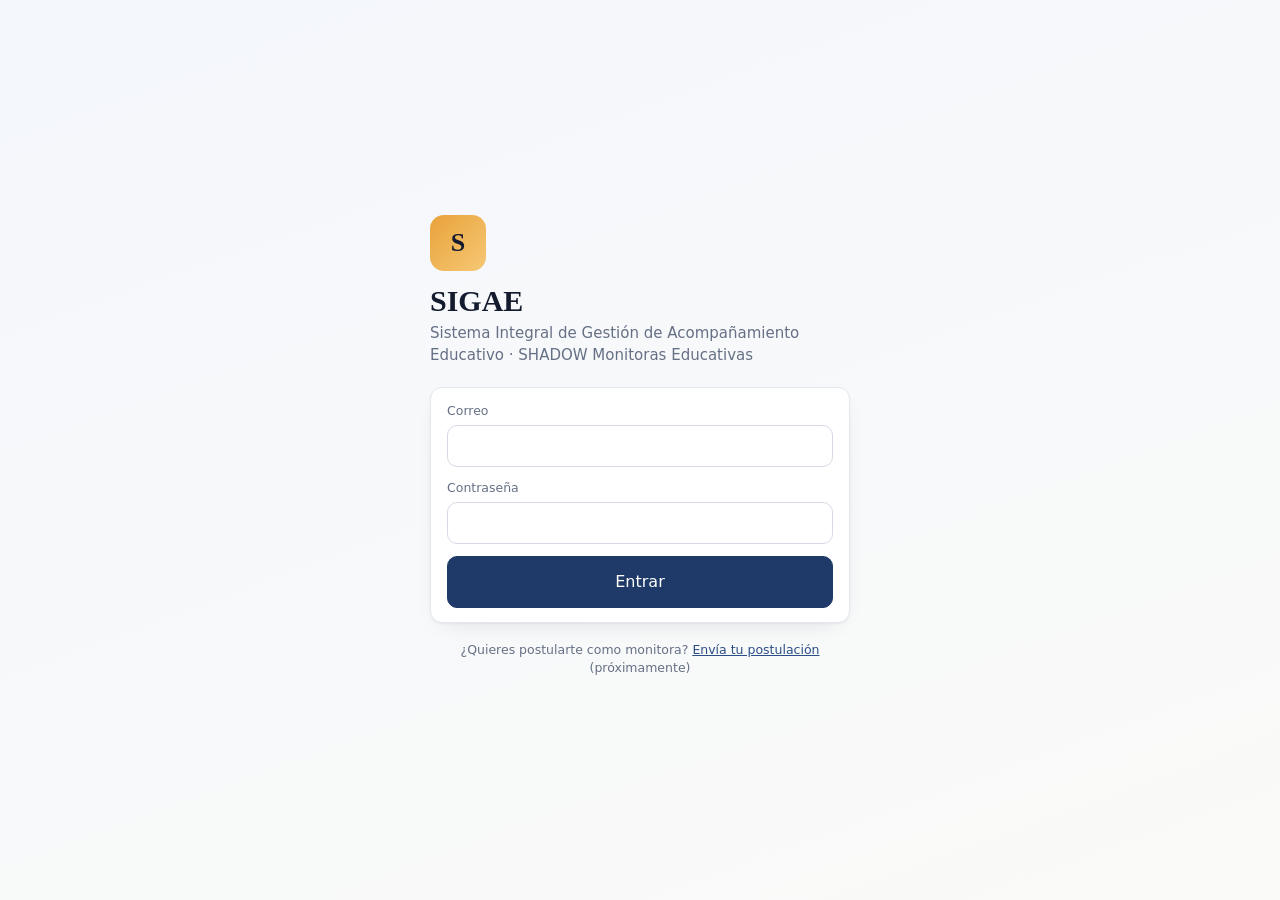
==== web/direccion.html @ 0a9bf21d "Pasos A y B: núcleo, bitácora diaria en celular, portal de familia y panel de Dirección con base fal" ====
<!DOCTYPE html>
<html lang="es-MX">
<head>
<meta charset="utf-8">
<meta name="viewport" content="width=device-width, initial-scale=1, viewport-fit=cover">
<title>SIGAE · Dirección</title>
<link rel="preconnect" href="https://fonts.googleapis.com">
<link href="https://fonts.googleapis.com/css2?family=Inter:wght@400;500;600;700&family=Fraunces:opsz,wght@9..144,500;9..144,600&display=swap" rel="stylesheet">
<link rel="stylesheet" href="assets/css/sigae.css">
</head>
<body>
<div class="dir">
  <nav class="tabs" id="tabs"></nav>
  <main class="pagina ancha" id="vista"><div class="vacio">Cargando…</div></main>
</div>
<script type="module" src="assets/js/direccion.js"></script>
</body>
</html>
---- web/assets/css/sigae.css ----
/* SIGAE — estilos comunes. Mobile first. Paleta provisional (pendiente identidad de SHADOW). */
:root{
  --ink:#141B2E; --navy:#1F3A68; --navy-2:#2B4E86; --sky:#E9EFF9; --sky-2:#F4F7FC;
  --amber:#E9A23B; --amber-2:#FBF1DF; --green:#2E8B57; --green-2:#E3F3EA; --red:#C84B3A; --red-2:#FBE6E2; --purple:#6B4FBB; --purple-2:#EFEAFB;
  --paper:#FAFAF8; --card:#fff; --text:#1D2233; --muted:#667085; --line:#E4E7EE; --line-2:#D5DAE5;
  --font:"Inter",system-ui,-apple-system,"Segoe UI",Roboto,sans-serif; --serif:"Fraunces",Georgia,serif;
  --r:12px; --sh:0 1px 2px rgba(20,27,46,.05),0 8px 24px -14px rgba(20,27,46,.18);
}
*{box-sizing:border-box} html{-webkit-text-size-adjust:100%}
body{margin:0;font-family:var(--font);font-size:15px;line-height:1.45;color:var(--text);background:var(--paper);min-height:100vh}
a{color:var(--navy-2)} button{font-family:inherit} h1,h2,h3,h4{margin:0;line-height:1.2} p{margin:0 0 8px}
.oculto{display:none!important}
.muted{color:var(--muted)} .small{font-size:12.5px} .mono{font-variant-numeric:tabular-nums} .b{font-weight:600}
.row{display:flex;align-items:center;gap:10px;flex-wrap:wrap} .col{display:flex;flex-direction:column;gap:8px} .sp{flex:1}
.grid{display:grid;gap:12px} .g2{grid-template-columns:1fr 1fr} .g3{grid-template-columns:repeat(3,1fr)} .g4{grid-template-columns:repeat(4,1fr)} .g-21{grid-template-columns:2fr 1fr}
@media (max-width:760px){.g2,.g3,.g4,.g-21{grid-template-columns:1fr}}

/* ---------- marco de la app ---------- */
.topbar{position:sticky;top:0;z-index:20;background:var(--ink);color:#fff;display:flex;align-items:center;gap:12px;padding:10px 16px;min-height:56px}
.topbar .logo{width:32px;height:32px;border-radius:8px;background:linear-gradient(135deg,var(--amber),#F6C875);display:grid;place-items:center;color:var(--ink);font-family:var(--serif);font-weight:600;font-size:16px;flex:none}
.topbar .marca b{display:block;font-size:14px;line-height:1.1} .topbar .marca small{color:#AEB7CC;font-size:11px}
.topbar .quien{margin-left:auto;text-align:right;font-size:12px;color:#D6DCEA;line-height:1.2} .topbar .quien b{display:block;font-size:13px;color:#fff}
.topbar .salir{all:unset;cursor:pointer;color:#AEB7CC;font-size:12px;text-decoration:underline;margin-left:10px}
.aviso-demo{background:var(--amber-2);color:#7A4E0B;border-bottom:1px solid #F3D9A4;font-size:12px;padding:6px 16px;text-align:center}
.aviso-demo button{all:unset;cursor:pointer;text-decoration:underline;margin-left:8px}
.pagina{max-width:1180px;margin:0 auto;padding:16px 16px 96px}
.pagina.ancha{max-width:1320px}
.titulo{font-family:var(--serif);font-weight:600;font-size:24px;color:var(--ink);margin:4px 0 2px} .subtitulo{color:var(--muted);font-size:13.5px;margin-bottom:14px}

/* tabs (móvil abajo, escritorio arriba) */
.tabs{position:fixed;bottom:0;left:0;right:0;z-index:20;background:#fff;border-top:1px solid var(--line);display:flex;justify-content:space-around;padding:6px 4px calc(6px + env(safe-area-inset-bottom))}
.tabs button{all:unset;cursor:pointer;flex:1;display:flex;flex-direction:column;align-items:center;gap:2px;font-size:10.5px;color:var(--muted);padding:4px 2px;border-radius:8px;text-align:center}
.tabs button .ic{font-size:19px;line-height:1} .tabs button.on{color:var(--navy);font-weight:600} .tabs button.off{opacity:.45}
.tabs button .pt{position:relative} .tabs button .pt::after{content:attr(data-n);position:absolute;top:-6px;right:-12px;background:var(--amber);color:var(--ink);font-size:9.5px;font-weight:700;padding:0 5px;border-radius:99px}
@media (min-width:761px){
  .tabs{position:sticky;top:56px;bottom:auto;border-top:0;border-bottom:1px solid var(--line);justify-content:flex-start;gap:4px;padding:0 16px}
  .tabs button{flex:none;flex-direction:row;gap:8px;font-size:13.5px;padding:12px 14px;border-radius:0;border-bottom:2px solid transparent} .tabs button .ic{font-size:16px} .tabs button.on{border-bottom-color:var(--navy)}
  .con-demo .tabs{top:84px}
  .pagina{padding-bottom:40px}
}

/* ---------- tarjetas ---------- */
.card{background:var(--card);border:1px solid var(--line);border-radius:var(--r);box-shadow:var(--sh)}
.card .hd{display:flex;align-items:center;gap:10px;padding:12px 16px;border-bottom:1px solid var(--line);flex-wrap:wrap} .card .hd h3{font-size:14.5px;font-weight:600}
.card .bd{padding:14px 16px} .card .bd.sin{padding:0}
.card.destacada{border-color:var(--navy);background:linear-gradient(135deg,var(--navy),var(--ink));color:#fff}
.card.destacada .muted{color:#C9D2E6}
.kpi{padding:12px 14px} .kpi .l{font-size:12px;color:var(--muted);font-weight:500} .kpi .v{font-family:var(--serif);font-size:28px;font-weight:600;color:var(--ink);line-height:1.1;margin-top:2px} .kpi .d{font-size:12px;color:var(--muted);margin-top:2px}
.kpi .d.bien{color:var(--green)} .kpi .d.mal{color:var(--red)}
.lista{list-style:none;margin:0;padding:0} .lista li{display:flex;gap:12px;align-items:center;padding:11px 16px;border-bottom:1px solid var(--line)} .lista li:last-child{border-bottom:0}
.lista li.click{cursor:pointer} .lista li.click:hover{background:var(--sky-2)} .lista .tx{flex:1;min-width:0} .lista .tx b{display:block;font-size:14px} .lista .tx .m{font-size:12.5px;color:var(--muted)}
.ava{width:40px;height:40px;border-radius:50%;background:var(--sky);color:var(--navy);display:grid;place-items:center;font-weight:700;font-size:14px;flex:none}
.ava.g{width:56px;height:56px;font-size:18px}
.vacio{padding:24px;text-align:center;color:var(--muted);font-size:13.5px}

/* ---------- botones y etiquetas ---------- */
.btn{display:inline-flex;align-items:center;justify-content:center;gap:6px;border:1px solid var(--line-2);background:#fff;color:var(--text);border-radius:10px;padding:10px 14px;font-size:14px;font-weight:500;cursor:pointer;min-height:42px;white-space:nowrap}
.btn:hover{background:var(--sky-2)} .btn.p{background:var(--navy);border-color:var(--navy);color:#fff} .btn.p:hover{background:var(--navy-2)}
.btn.a{background:var(--amber);border-color:var(--amber);color:var(--ink)} .btn.peligro{color:var(--red);border-color:#F2C2BA}
.btn.s{padding:6px 10px;font-size:12.5px;min-height:32px;border-radius:8px} .btn.g{padding:14px 18px;font-size:16px;min-height:52px;width:100%} .btn.ghost{border-color:transparent;background:transparent;color:var(--navy-2)}
.btn:disabled{opacity:.5;cursor:not-allowed}
.tag{display:inline-block;font-size:11.5px;font-weight:600;padding:2px 8px;border-radius:99px;background:var(--sky);color:var(--navy);white-space:nowrap;vertical-align:middle}
.tag.ok{background:var(--green-2);color:var(--green)} .tag.warn{background:var(--amber-2);color:#9A6412} .tag.bad{background:var(--red-2);color:var(--red)} .tag.gray{background:#EEF0F4;color:var(--muted)} .tag.conf{background:var(--purple-2);color:var(--purple)}
.alerta{display:flex;gap:10px;align-items:flex-start;padding:10px 12px;border-radius:10px;font-size:13.5px;border:1px solid var(--line);background:#fff}
.alerta.warn{background:var(--amber-2);border-color:#F3D9A4} .alerta.bad{background:var(--red-2);border-color:#F2C2BA} .alerta.ok{background:var(--green-2);border-color:#BFE3CC} .alerta.conf{background:var(--purple-2);border-color:#D9CFF5}
.alerta .tx{flex:1}

/* ---------- formularios ---------- */
.f label{display:block;font-size:12.5px;color:var(--muted);font-weight:500;margin-bottom:5px}
.f input,.f select,.f textarea{width:100%;border:1px solid var(--line-2);border-radius:10px;padding:11px 12px;font-size:15px;font-family:inherit;background:#fff;color:var(--text)}
.f textarea{min-height:90px;resize:vertical} .f input:focus,.f textarea:focus,.f select:focus{outline:2px solid var(--navy-2);outline-offset:1px;border-color:var(--navy-2)}
.form{display:grid;gap:12px} .form.g2{grid-template-columns:1fr 1fr} @media (max-width:760px){.form.g2{grid-template-columns:1fr}} .f.full{grid-column:1/-1}
.opciones{display:flex;flex-wrap:wrap;gap:8px}
.opcion{border:1.5px solid var(--line-2);background:#fff;border-radius:12px;padding:12px 14px;font-size:15px;cursor:pointer;min-height:46px;display:inline-flex;align-items:center;gap:8px;flex:1 1 calc(50% - 8px)}
.opcion.col1{flex-basis:100%} .opcion:hover{background:var(--sky-2)} .opcion.on{border-color:var(--navy);background:var(--sky);font-weight:600;color:var(--navy)}
.opcion input{position:absolute;opacity:0;width:0;height:0}
.escala{display:flex;gap:8px} .escala .opcion{flex:1;justify-content:center;font-size:18px;font-weight:600;min-height:52px}
.chk{display:flex;gap:8px;align-items:center;font-size:15px;padding:10px 0}

/* ---------- tablas ---------- */
.tabla-wrap{overflow:auto} table{width:100%;border-collapse:collapse;font-size:13.5px}
th{text-align:left;font-size:11.5px;text-transform:uppercase;letter-spacing:.06em;color:var(--muted);font-weight:600;padding:9px 14px;border-bottom:1px solid var(--line);background:var(--sky-2);white-space:nowrap}
td{padding:9px 14px;border-bottom:1px solid var(--line);vertical-align:middle} tr:last-child td{border-bottom:0} tr.click{cursor:pointer} tr.click:hover td{background:var(--sky-2)}

/* ---------- bitácora (wizard) ---------- */
.wiz{max-width:640px;margin:0 auto}
.wiz .prog{height:6px;background:var(--sky);border-radius:99px;overflow:hidden;margin:6px 0 14px} .wiz .prog i{display:block;height:100%;background:var(--navy-2);transition:width .25s}
.wiz .paso-n{font-size:12px;color:var(--muted);letter-spacing:.06em;text-transform:uppercase;font-weight:600}
.wiz h2{font-family:var(--serif);font-size:22px;font-weight:600;color:var(--ink);margin:4px 0 6px} .wiz .ayuda{color:var(--muted);font-size:13.5px;margin-bottom:14px}
.wiz .acciones{display:flex;gap:10px;margin-top:18px;position:sticky;bottom:calc(64px + env(safe-area-inset-bottom));background:linear-gradient(transparent,var(--paper) 30%);padding:10px 0 6px}
@media (min-width:761px){.wiz .acciones{bottom:0}}
.wiz .acciones .btn{flex:1}
.bloques{display:grid;grid-template-columns:repeat(2,1fr);gap:8px} @media (min-width:520px){.bloques{grid-template-columns:repeat(3,1fr)}}
.bloque{border:1px solid var(--line-2);border-radius:10px;padding:8px 10px;background:#fff} .bloque .h{font-size:12px;color:var(--muted);font-weight:600;margin-bottom:6px}
.bloque .vals{display:flex;gap:4px} .bloque .vals button{all:unset;cursor:pointer;flex:1;text-align:center;font-size:11px;padding:7px 2px;border-radius:7px;background:var(--sky-2);border:1px solid var(--line);line-height:1.1}
.bloque .vals button.on{background:var(--navy);color:#fff;border-color:var(--navy);font-weight:600} .bloque.na{opacity:.6;background:var(--sky-2)}
.bloque .vals button.on.b-trabajo{background:var(--green);border-color:var(--green)} .bloque .vals button.on.b-con_apoyo{background:var(--amber);border-color:var(--amber);color:var(--ink)} .bloque .vals button.on.b-no_trabajo{background:var(--red);border-color:var(--red)}
.fotos{display:grid;grid-template-columns:repeat(3,1fr);gap:8px} .fotos img{width:100%;aspect-ratio:1;object-fit:cover;border-radius:10px;border:1px solid var(--line)}
.fotos .mas{aspect-ratio:1;border:2px dashed var(--line-2);border-radius:10px;display:grid;place-items:center;color:var(--muted);font-size:13px;cursor:pointer;text-align:center;padding:8px}
.resumen-env dl{display:grid;grid-template-columns:150px 1fr;gap:6px 12px;font-size:13.5px;margin:0} .resumen-env dt{color:var(--muted)} .resumen-env dd{margin:0}
@media (max-width:520px){.resumen-env dl{grid-template-columns:1fr} .resumen-env dt{margin-top:6px}}

/* ---------- lectura de bitácora ---------- */
.lectura .sec{padding:12px 0;border-bottom:1px solid var(--line)} .lectura .sec:last-child{border-bottom:0}
.lectura .sec h4{font-size:12px;text-transform:uppercase;letter-spacing:.07em;color:var(--muted);font-weight:600;margin-bottom:5px}
.lectura .sec p{margin:0;font-size:14.5px} .lectura .val{font-family:var(--serif);font-size:30px;font-weight:600;color:var(--ink);line-height:1}
.lectura .chips span{display:inline-block;background:var(--sky);color:var(--navy);border-radius:99px;padding:3px 10px;font-size:13px;margin:0 6px 6px 0}
.lectura .sec.conf{background:var(--purple-2);border:1px solid #D9CFF5;border-radius:10px;padding:12px 14px;margin-top:10px}
.lectura .sec.conf h4{color:var(--purple)}
.mini-bloques{display:flex;gap:3px;flex-wrap:wrap} .mini-bloques span{flex:1 1 44px;font-size:10px;text-align:center;padding:5px 2px;border-radius:6px;background:#EEF0F4;color:var(--muted);line-height:1.1}
.mini-bloques span.trabajo{background:var(--green-2);color:var(--green)} .mini-bloques span.con_apoyo{background:var(--amber-2);color:#9A6412} .mini-bloques span.no_trabajo{background:var(--red-2);color:var(--red)}
.mini-bloques span b{display:block;font-size:10.5px}
.leyenda{display:flex;gap:12px;font-size:11.5px;color:var(--muted);flex-wrap:wrap;margin-top:6px} .leyenda i{display:inline-block;width:10px;height:10px;border-radius:3px;margin-right:4px;vertical-align:-1px}

/* ---------- modal y toast ---------- */
.modal{position:fixed;inset:0;background:rgba(20,27,46,.5);display:none;place-items:end center;z-index:40} .modal.on{display:grid}
.modal .caja{background:#fff;border-radius:16px 16px 0 0;width:100%;max-width:760px;max-height:92vh;overflow:auto;box-shadow:0 -10px 40px rgba(0,0,0,.25)}
@media (min-width:761px){.modal{place-items:center;padding:20px} .modal .caja{border-radius:14px}}
.modal .caja .hd{display:flex;align-items:center;gap:10px;padding:14px 18px;border-bottom:1px solid var(--line);position:sticky;top:0;background:#fff;z-index:1} .modal .caja .hd h3{font-family:var(--serif);font-size:18px;font-weight:600;flex:1}
.modal .caja .bd{padding:16px 18px} .modal .caja .ft{display:flex;justify-content:flex-end;gap:8px;padding:12px 18px;border-top:1px solid var(--line);background:var(--sky-2);position:sticky;bottom:0;flex-wrap:wrap}
.x{all:unset;cursor:pointer;font-size:22px;color:var(--muted);padding:0 6px;line-height:1}
.toast{position:fixed;left:50%;bottom:84px;transform:translate(-50%,8px);background:var(--ink);color:#fff;padding:10px 16px;border-radius:10px;font-size:13.5px;box-shadow:0 10px 30px rgba(0,0,0,.25);opacity:0;transition:.2s;z-index:50;pointer-events:none;max-width:90vw;text-align:center}
.toast.on{opacity:1;transform:translate(-50%,0)} @media (min-width:761px){.toast{bottom:24px}}

/* ---------- entrada ---------- */
.entrada{min-height:100vh;display:grid;place-items:center;padding:20px;background:linear-gradient(160deg,var(--sky-2),var(--paper))}
.entrada .caja{width:100%;max-width:420px}
.entrada .logo-g{width:56px;height:56px;border-radius:14px;background:linear-gradient(135deg,var(--amber),#F6C875);display:grid;place-items:center;color:var(--ink);font-family:var(--serif);font-weight:600;font-size:26px;margin-bottom:12px}
.entrada h1{font-family:var(--serif);font-size:30px;font-weight:600;color:var(--ink)} .entrada .sub{color:var(--muted);margin:4px 0 20px}
.demo-usuarios{display:grid;gap:8px} .demo-usuarios button{all:unset;cursor:pointer;display:flex;gap:12px;align-items:center;padding:12px 14px;border:1px solid var(--line);border-radius:12px;background:#fff}
.demo-usuarios button:hover{border-color:var(--navy-2);background:var(--sky-2)} .demo-usuarios b{display:block;font-size:14px} .demo-usuarios small{color:var(--muted)}

/* ---------- dirección: sidebar en escritorio ---------- */
.dir{display:grid;grid-template-columns:1fr}
@media (min-width:1000px){
  .dir{grid-template-columns:230px 1fr;min-height:calc(100vh - 56px)}
  .dir .tabs{position:sticky;top:56px;height:calc(100vh - 56px);flex-direction:column;align-items:stretch;border-right:1px solid var(--line);border-bottom:0;padding:12px 10px;background:#fff;gap:2px;justify-content:flex-start}
  .con-demo .dir .tabs{top:84px;height:calc(100vh - 84px)}
  .dir .tabs button{justify-content:flex-start;border-bottom:0;border-radius:8px;padding:10px 12px} .dir .tabs button.on{background:var(--sky);color:var(--navy)}
  .dir .tabs .grupo{font-size:10.5px;text-transform:uppercase;letter-spacing:.1em;color:var(--muted);padding:12px 12px 4px}
}
.dir .tabs .grupo{display:none} @media (min-width:1000px){.dir .tabs .grupo{display:block}}
.estado-hoy{display:grid;gap:8px} .estado-hoy .fila{display:grid;grid-template-columns:1fr auto;gap:8px;align-items:center;padding:10px 12px;border:1px solid var(--line);border-radius:10px;background:#fff}
.estado-hoy .fila.ok{border-color:#BFE3CC;background:var(--green-2)} .estado-hoy .fila.bor{border-color:#F3D9A4;background:var(--amber-2)} .estado-hoy .fila.falta{border-color:#F2C2BA;background:var(--red-2)}
.serie{display:flex;gap:3px;align-items:flex-end;height:36px} .serie i{flex:1;background:var(--sky);border-radius:3px 3px 0 0;min-height:4px} .serie i.c{background:var(--red)} .serie i.ok{background:var(--green)}
.tend{display:grid;gap:6px;font-size:13px} .tend .r{display:grid;grid-template-columns:130px 1fr 40px;align-items:center;gap:8px} .tend .tr{height:8px;background:var(--sky);border-radius:99px;overflow:hidden} .tend .tr i{display:block;height:100%;background:var(--purple);border-radius:99px}
@media print{.topbar,.tabs,.aviso-demo,.btn,.modal .ft{display:none!important} .pagina{padding:0} .card{box-shadow:none;break-inside:avoid}}
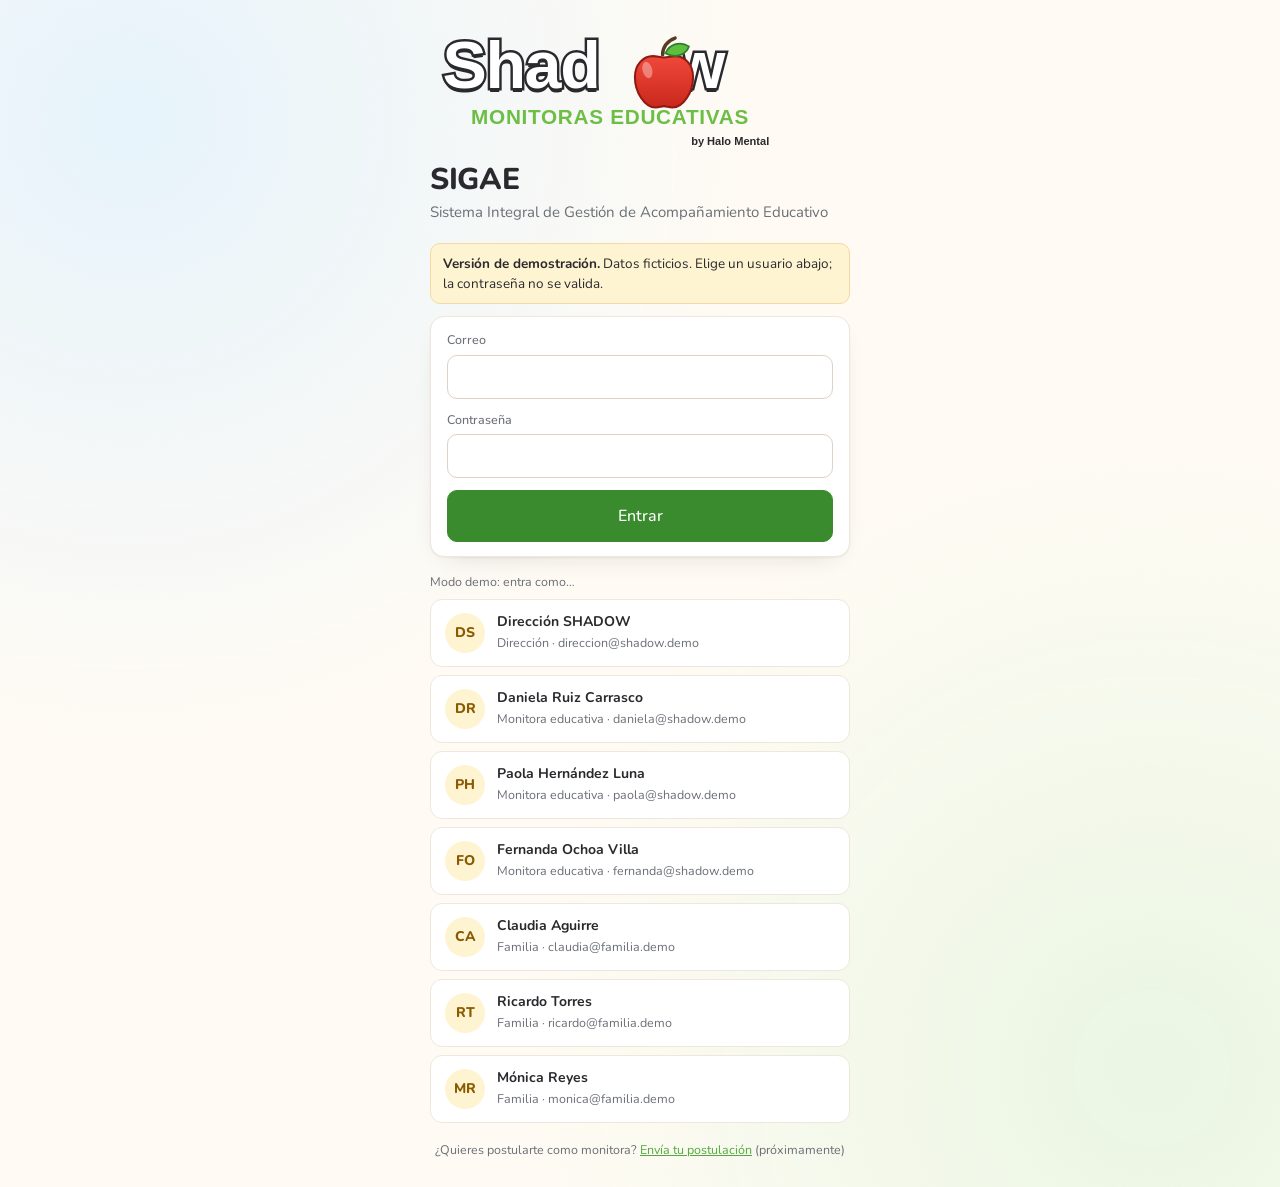
==== commit c91d0d44: "Paso C: calendario, avisos, pagos por familia, pendientes y solicitudes, red de apoyo, revisión fina" ====
--- a/web/direccion.html
+++ b/web/direccion.html
@@ -5,7 +5,7 @@
 <meta name="viewport" content="width=device-width, initial-scale=1, viewport-fit=cover">
 <title>SIGAE · Dirección</title>
 <link rel="preconnect" href="https://fonts.googleapis.com">
-<link href="https://fonts.googleapis.com/css2?family=Inter:wght@400;500;600;700&family=Fraunces:opsz,wght@9..144,500;9..144,600&display=swap" rel="stylesheet">
+<link href="https://fonts.googleapis.com/css2?family=Nunito:wght@400;500;600;700;800;900&display=swap" rel="stylesheet">
 <link rel="stylesheet" href="assets/css/sigae.css">
 </head>
 <body>
--- a/web/assets/css/sigae.css
+++ b/web/assets/css/sigae.css
@@ -1,11 +1,16 @@
-/* SIGAE — estilos comunes. Mobile first. Paleta provisional (pendiente identidad de SHADOW). */
+/* SIGAE — estilos comunes. Mobile first.
+   Paleta derivada del logo de SHADOW (manzana roja, hoja verde, letras negras) con fondos cálidos:
+   profesional pero dirigida a las infancias. Los nombres de variable se conservan por compatibilidad:
+   --navy/--navy-2 = color principal (verde hoja), --amber = acento sol, --red = rojo manzana. */
 :root{
-  --ink:#141B2E; --navy:#1F3A68; --navy-2:#2B4E86; --sky:#E9EFF9; --sky-2:#F4F7FC;
-  --amber:#E9A23B; --amber-2:#FBF1DF; --green:#2E8B57; --green-2:#E3F3EA; --red:#C84B3A; --red-2:#FBE6E2; --purple:#6B4FBB; --purple-2:#EFEAFB;
-  --paper:#FAFAF8; --card:#fff; --text:#1D2233; --muted:#667085; --line:#E4E7EE; --line-2:#D5DAE5;
-  --font:"Inter",system-ui,-apple-system,"Segoe UI",Roboto,sans-serif; --serif:"Fraunces",Georgia,serif;
-  --r:12px; --sh:0 1px 2px rgba(20,27,46,.05),0 8px 24px -14px rgba(20,27,46,.18);
+  --ink:#2A2A2E; --navy:#3A8A2E; --navy-2:#55A83F; --sky:#EAF6E3; --sky-2:#F6FAF1;
+  --amber:#F6C344; --amber-2:#FFF4D1; --green:#3A8A2E; --green-2:#EAF6E3; --red:#E23B2E; --red-2:#FDE9E6; --purple:#7B61C9; --purple-2:#F0EBFA;
+  --cielo:#4DA3D8; --cielo-2:#E6F3FB; --manzana:#E23B2E; --hoja:#6CBE45;
+  --paper:#FFFBF4; --card:#fff; --text:#2A2A2E; --muted:#6B6F76; --line:#EFE7DB; --line-2:#DDD2C3;
+  --font:"Nunito",system-ui,-apple-system,"Segoe UI",Roboto,sans-serif; --serif:"Nunito",system-ui,sans-serif;
+  --r:14px; --sh:0 1px 2px rgba(42,42,46,.05),0 10px 26px -16px rgba(42,42,46,.22);
 }
+.titulo,.wiz h2,.kpi .v,.modal .caja .hd h3,.entrada h1,.hero-f h2,.cal .cab h3{font-weight:800!important;letter-spacing:-.01em}
 *{box-sizing:border-box} html{-webkit-text-size-adjust:100%}
 body{margin:0;font-family:var(--font);font-size:15px;line-height:1.45;color:var(--text);background:var(--paper);min-height:100vh}
 a{color:var(--navy-2)} button{font-family:inherit} h1,h2,h3,h4{margin:0;line-height:1.2} p{margin:0 0 8px}
@@ -16,12 +21,12 @@
 @media (max-width:760px){.g2,.g3,.g4,.g-21{grid-template-columns:1fr}}
 
 /* ---------- marco de la app ---------- */
-.topbar{position:sticky;top:0;z-index:20;background:var(--ink);color:#fff;display:flex;align-items:center;gap:12px;padding:10px 16px;min-height:56px}
-.topbar .logo{width:32px;height:32px;border-radius:8px;background:linear-gradient(135deg,var(--amber),#F6C875);display:grid;place-items:center;color:var(--ink);font-family:var(--serif);font-weight:600;font-size:16px;flex:none}
-.topbar .marca b{display:block;font-size:14px;line-height:1.1} .topbar .marca small{color:#AEB7CC;font-size:11px}
-.topbar .quien{margin-left:auto;text-align:right;font-size:12px;color:#D6DCEA;line-height:1.2} .topbar .quien b{display:block;font-size:13px;color:#fff}
-.topbar .salir{all:unset;cursor:pointer;color:#AEB7CC;font-size:12px;text-decoration:underline;margin-left:10px}
-.aviso-demo{background:var(--amber-2);color:#7A4E0B;border-bottom:1px solid #F3D9A4;font-size:12px;padding:6px 16px;text-align:center}
+.topbar{position:sticky;top:0;z-index:20;background:#fff;color:var(--ink);display:flex;align-items:center;gap:12px;padding:8px 16px;min-height:56px;border-bottom:1px solid var(--line);box-shadow:0 2px 0 var(--hoja) inset,0 6px 18px -14px rgba(0,0,0,.25)}
+.topbar .logo{height:38px;width:auto;flex:none;display:block} .topbar .logo-txt{width:34px;height:34px;border-radius:10px;background:var(--manzana);color:#fff;display:grid;place-items:center;font-weight:900;font-size:17px;flex:none}
+.topbar .marca b{display:block;font-size:14px;line-height:1.1;color:var(--ink)} .topbar .marca small{color:var(--muted);font-size:11px}
+.topbar .quien{margin-left:auto;text-align:right;font-size:12px;color:var(--muted);line-height:1.2} .topbar .quien b{display:block;font-size:13px;color:var(--ink)}
+.topbar .salir{all:unset;cursor:pointer;color:var(--muted);font-size:12px;text-decoration:underline;margin-left:10px}
+.aviso-demo{background:var(--amber-2);color:#7A5A10;border-bottom:1px solid #F3DFA0;font-size:12px;padding:6px 16px;text-align:center}
 .aviso-demo button{all:unset;cursor:pointer;text-decoration:underline;margin-left:8px}
 .pagina{max-width:1180px;margin:0 auto;padding:16px 16px 96px}
 .pagina.ancha{max-width:1320px}
@@ -30,12 +35,13 @@
 /* tabs (móvil abajo, escritorio arriba) */
 .tabs{position:fixed;bottom:0;left:0;right:0;z-index:20;background:#fff;border-top:1px solid var(--line);display:flex;justify-content:space-around;padding:6px 4px calc(6px + env(safe-area-inset-bottom))}
 .tabs button{all:unset;cursor:pointer;flex:1;display:flex;flex-direction:column;align-items:center;gap:2px;font-size:10.5px;color:var(--muted);padding:4px 2px;border-radius:8px;text-align:center}
-.tabs button .ic{font-size:19px;line-height:1} .tabs button.on{color:var(--navy);font-weight:600} .tabs button.off{opacity:.45}
+.tabs button .ic{font-size:19px;line-height:1} .tabs button.on{color:var(--navy);font-weight:800} .tabs button.off{opacity:.45}
 .tabs button .pt{position:relative} .tabs button .pt::after{content:attr(data-n);position:absolute;top:-6px;right:-12px;background:var(--amber);color:var(--ink);font-size:9.5px;font-weight:700;padding:0 5px;border-radius:99px}
 @media (min-width:761px){
   .tabs{position:sticky;top:56px;bottom:auto;border-top:0;border-bottom:1px solid var(--line);justify-content:flex-start;gap:4px;padding:0 16px}
   .tabs button{flex:none;flex-direction:row;gap:8px;font-size:13.5px;padding:12px 14px;border-radius:0;border-bottom:2px solid transparent} .tabs button .ic{font-size:16px} .tabs button.on{border-bottom-color:var(--navy)}
   .con-demo .tabs{top:84px}
+  .topbar{min-height:56px}
   .pagina{padding-bottom:40px}
 }
 
@@ -43,20 +49,20 @@
 .card{background:var(--card);border:1px solid var(--line);border-radius:var(--r);box-shadow:var(--sh)}
 .card .hd{display:flex;align-items:center;gap:10px;padding:12px 16px;border-bottom:1px solid var(--line);flex-wrap:wrap} .card .hd h3{font-size:14.5px;font-weight:600}
 .card .bd{padding:14px 16px} .card .bd.sin{padding:0}
-.card.destacada{border-color:var(--navy);background:linear-gradient(135deg,var(--navy),var(--ink));color:#fff}
-.card.destacada .muted{color:#C9D2E6}
+.card.destacada{border-color:var(--navy);background:linear-gradient(135deg,#55A83F,#2F7A27);color:#fff}
+.card.destacada .muted{color:#DCEFD3}
 .kpi{padding:12px 14px} .kpi .l{font-size:12px;color:var(--muted);font-weight:500} .kpi .v{font-family:var(--serif);font-size:28px;font-weight:600;color:var(--ink);line-height:1.1;margin-top:2px} .kpi .d{font-size:12px;color:var(--muted);margin-top:2px}
 .kpi .d.bien{color:var(--green)} .kpi .d.mal{color:var(--red)}
 .lista{list-style:none;margin:0;padding:0} .lista li{display:flex;gap:12px;align-items:center;padding:11px 16px;border-bottom:1px solid var(--line)} .lista li:last-child{border-bottom:0}
 .lista li.click{cursor:pointer} .lista li.click:hover{background:var(--sky-2)} .lista .tx{flex:1;min-width:0} .lista .tx b{display:block;font-size:14px} .lista .tx .m{font-size:12.5px;color:var(--muted)}
-.ava{width:40px;height:40px;border-radius:50%;background:var(--sky);color:var(--navy);display:grid;place-items:center;font-weight:700;font-size:14px;flex:none}
+.ava{width:40px;height:40px;border-radius:50%;background:var(--amber-2);color:#8A5A00;display:grid;place-items:center;font-weight:800;font-size:14px;flex:none}
 .ava.g{width:56px;height:56px;font-size:18px}
 .vacio{padding:24px;text-align:center;color:var(--muted);font-size:13.5px}
 
 /* ---------- botones y etiquetas ---------- */
 .btn{display:inline-flex;align-items:center;justify-content:center;gap:6px;border:1px solid var(--line-2);background:#fff;color:var(--text);border-radius:10px;padding:10px 14px;font-size:14px;font-weight:500;cursor:pointer;min-height:42px;white-space:nowrap}
 .btn:hover{background:var(--sky-2)} .btn.p{background:var(--navy);border-color:var(--navy);color:#fff} .btn.p:hover{background:var(--navy-2)}
-.btn.a{background:var(--amber);border-color:var(--amber);color:var(--ink)} .btn.peligro{color:var(--red);border-color:#F2C2BA}
+.btn.a{background:var(--amber);border-color:var(--amber);color:var(--ink);font-weight:700;box-shadow:0 6px 16px -8px rgba(0,0,0,.35)} .btn.peligro{color:var(--red);border-color:#F2C2BA}
 .btn.s{padding:6px 10px;font-size:12.5px;min-height:32px;border-radius:8px} .btn.g{padding:14px 18px;font-size:16px;min-height:52px;width:100%} .btn.ghost{border-color:transparent;background:transparent;color:var(--navy-2)}
 .btn:disabled{opacity:.5;cursor:not-allowed}
 .tag{display:inline-block;font-size:11.5px;font-weight:600;padding:2px 8px;border-radius:99px;background:var(--sky);color:var(--navy);white-space:nowrap;vertical-align:middle}
@@ -123,7 +129,8 @@
 .toast.on{opacity:1;transform:translate(-50%,0)} @media (min-width:761px){.toast{bottom:24px}}
 
 /* ---------- entrada ---------- */
-.entrada{min-height:100vh;display:grid;place-items:center;padding:20px;background:linear-gradient(160deg,var(--sky-2),var(--paper))}
+.entrada{min-height:100vh;display:grid;place-items:center;padding:20px;background:radial-gradient(circle at 10% 10%,var(--cielo-2),transparent 40%),radial-gradient(circle at 90% 90%,var(--sky),transparent 40%),var(--paper)}
+.entrada .logo-img{width:min(100%,360px);height:auto;display:block;margin:0 0 10px}
 .entrada .caja{width:100%;max-width:420px}
 .entrada .logo-g{width:56px;height:56px;border-radius:14px;background:linear-gradient(135deg,var(--amber),#F6C875);display:grid;place-items:center;color:var(--ink);font-family:var(--serif);font-weight:600;font-size:26px;margin-bottom:12px}
 .entrada h1{font-family:var(--serif);font-size:30px;font-weight:600;color:var(--ink)} .entrada .sub{color:var(--muted);margin:4px 0 20px}
@@ -136,7 +143,7 @@
   .dir{grid-template-columns:230px 1fr;min-height:calc(100vh - 56px)}
   .dir .tabs{position:sticky;top:56px;height:calc(100vh - 56px);flex-direction:column;align-items:stretch;border-right:1px solid var(--line);border-bottom:0;padding:12px 10px;background:#fff;gap:2px;justify-content:flex-start}
   .con-demo .dir .tabs{top:84px;height:calc(100vh - 84px)}
-  .dir .tabs button{justify-content:flex-start;border-bottom:0;border-radius:8px;padding:10px 12px} .dir .tabs button.on{background:var(--sky);color:var(--navy)}
+  .dir .tabs button{justify-content:flex-start;border-bottom:0;border-radius:8px;padding:10px 12px} .dir .tabs button.on{background:var(--sky);color:var(--navy);font-weight:800}
   .dir .tabs .grupo{font-size:10.5px;text-transform:uppercase;letter-spacing:.1em;color:var(--muted);padding:12px 12px 4px}
 }
 .dir .tabs .grupo{display:none} @media (min-width:1000px){.dir .tabs .grupo{display:block}}
@@ -145,3 +152,4 @@
 .serie{display:flex;gap:3px;align-items:flex-end;height:36px} .serie i{flex:1;background:var(--sky);border-radius:3px 3px 0 0;min-height:4px} .serie i.c{background:var(--red)} .serie i.ok{background:var(--green)}
 .tend{display:grid;gap:6px;font-size:13px} .tend .r{display:grid;grid-template-columns:130px 1fr 40px;align-items:center;gap:8px} .tend .tr{height:8px;background:var(--sky);border-radius:99px;overflow:hidden} .tend .tr i{display:block;height:100%;background:var(--purple);border-radius:99px}
 @media print{.topbar,.tabs,.aviso-demo,.btn,.modal .ft{display:none!important} .pagina{padding:0} .card{box-shadow:none;break-inside:avoid}}
+@media (max-width:480px){.topbar{gap:8px;padding:8px 12px} .topbar .marca small{display:none} .topbar .logo{height:30px} .topbar .quien{font-size:11px} .topbar .quien b{font-size:12px}}
